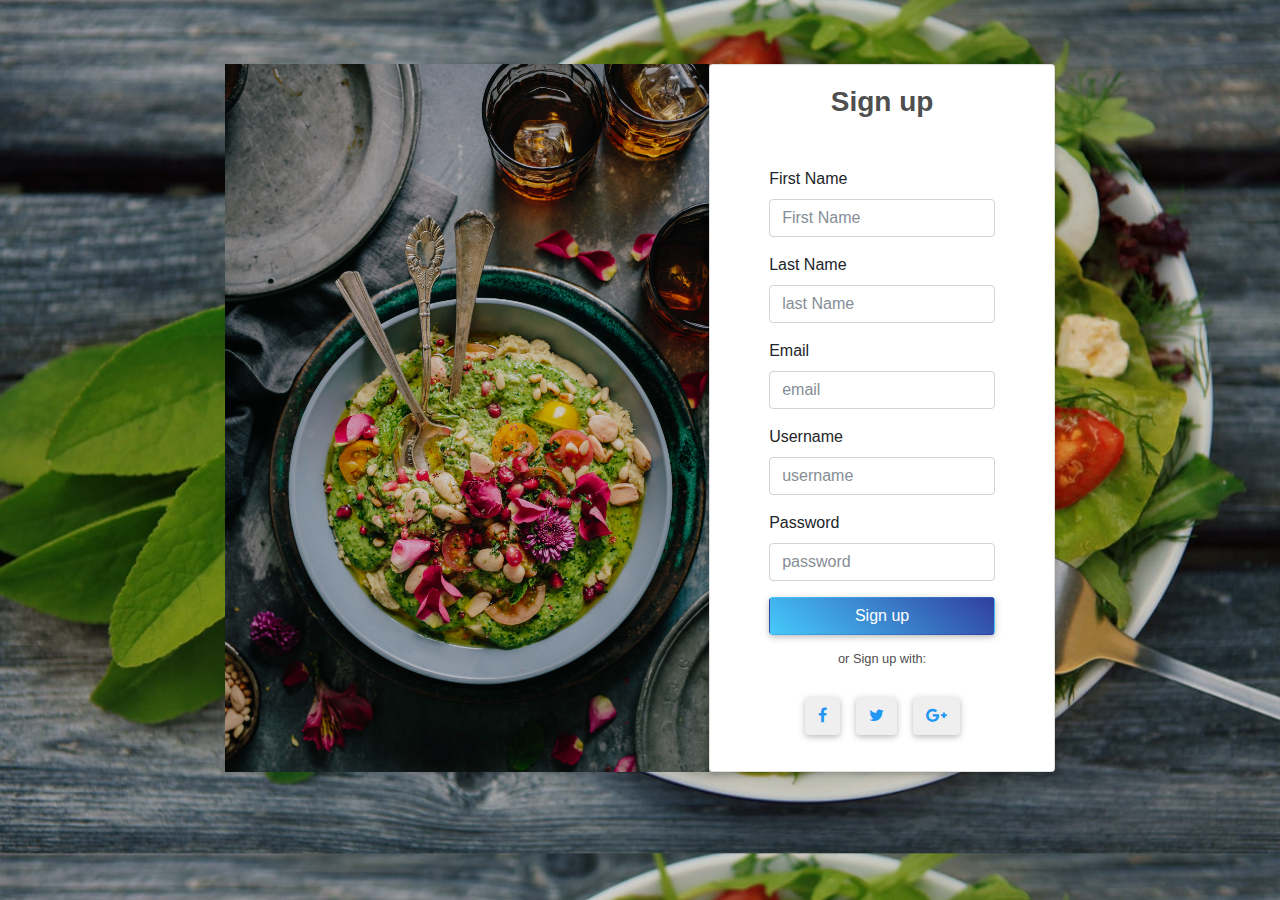
==== signup.html @ 1e1177e6 "Initial commit for template" ====
<!DOCTYPE html>
<html lang="en">

<head>
  <meta charset="UTF-8">
  <meta name="viewport" content="width=device-width, initial-scale=1.0">
  <meta http-equiv="X-UA-Compatible" content="ie=edge">
  <title>moreRecipe</title>

  <link rel="stylesheet" href="assets/css/font-awesome.min.css">
  <link rel="stylesheet" href="assets/css/bootstrap.min.css">
  <link rel="stylesheet" href="assets/css/mdb.min.css">
  <link rel="stylesheet" href="css/moreRecipe.css">
</head>

<body page="signup">
  <div class="overlay"></div>
  <main class="row">
    <div class="col-xs-12 col-sm-6 col-md-6 col-lg-7">
      <img src="./images/nice_abasha_food.jpg" alt="" class="bg">
    </div>
    <div class="col-xs-12 col-sm-6 col-md-6 col-lg-5 form-elegant card">
                    <div class="card-body mx-4">
            
                        <!--Header-->
                        <div class="text-center">
                            <h3 class="dark-grey-text mb-5"><strong>Sign up</strong></h3>
                        </div>
            
                        <!--Body-->
                        <div class="md-form">
                            <label for="Form-email1">First Name</label>
                            <input type="text" id="Form-email1" class="form-control" placeholder="First Name">
                            
                        </div>

                        <div class="md-form">
                                <label for="Form-email1">Last Name</label>
                                <input type="text" id="Form-email1" class="form-control" placeholder="last Name">
                                
                            </div>

                            <div class="md-form">
                                    <label for="Form-email1">Email</label>
                                    <input type="text" id="Form-email1" class="form-control" placeholder="email">
                                    
                                </div>

                                <div class="md-form">
                                        <label for="Form-email1">Username</label>
                                        <input type="text" id="Form-email1" class="form-control" placeholder="username">
                                        
                                    </div>

                        <div class="md-form pb-3">
                            <label for="Form-pass1">Password</label>
                            <input type="password" id="Form-pass1" class="form-control" placeholder="password">
                        </div>
            
                        <div class="text-center mb-3">
                            <button type="button" class="btn blue-gradient btn-block btn-rounded z-depth-1a">Sign up</button>
                        </div>
                        <p class="font-small dark-grey-text text-right d-flex justify-content-center mb-3 pt-2"> or Sign up with:</p>
            
                            <div class="row my-3 d-flex justify-content-center">
                                <!--Facebook-->
                                <button type="button" class="btn btn-white btn-rounded mr-md-3 z-depth-1a"><i class="fa fa-facebook blue-text text-center"></i></button>
                                <!--Twitter-->
                                <button type="button" class="btn btn-white btn-rounded mr-md-3 z-depth-1a"><i class="fa fa-twitter blue-text"></i></button>
                                <!--Google +-->
                                <button type="button" class="btn btn-white btn-rounded z-depth-1a"><i class="fa fa-google-plus blue-text"></i></button>
                            </div>
            
                    </div>
                </div>
                <!--/Form without header-->      
    </div>
  </main>


  <script src="assets/js/jquery.min.js"></script>
  <script src="assets/js/popper.min.js"></script>
  <script src="assets/js/bootstrap.min.js"></script>
  <script src="assets/js/mdb.min.js"></script>
  <script src="js/moreRecipe.js"></script>
</body>

</html>
---- css/moreRecipe.css ----
@import url('https://fonts.googleapis.com/css?family=Tangerine');

body {
  overflow-x: hidden;
}

ul.ml-auto {
  margin-right: 2em;
 }

 .btn, .font-up, footer.page-footer .title {
  text-transform: inherit;
}

#banner {
  position: relative;
  height: calc(100vh - 58px);
  padding-top: 18%;
}

img.bg {
  position: absolute;
  width: 100%;
  height: 100%;
  top: 0;
  left: 0;
  -o-object-fit: cover;
     object-fit: cover;
  -webkit-filter: brightness(0.8);
          filter: brightness(0.8);
}

#banner>.container>.card {
  max-width: 35em;
  margin: auto;
  background: rgba(255, 255, 255, 0.91);
  text-align: center;
  font-family: 'Tangerine', cursive;
}

#banner>.container>.card p.btn {
  outline: #9C27B0 1px solid;
  color:  linear-gradient(40deg,#45cafc,#303f9f) !important;
  font-size: 1.4em;
  -webkit-transition: all ease-in-out .3s;
  -o-transition: all ease-in-out .3s;
  transition: all ease-in-out .3s;
}

#banner>.container>.card p.btn:hover {
  background: #9C27B0;
  color: white !important;
}

#banner>.container>.card p.btn a {
  color: inherit;
}

#banner>.container>.card p.btn:active {
  border: 1px solid;
}

#list {
  padding: 2em 2%;
}

.card .ratings {
  text-align: center;
  display: inline-block;
  margin-right: 1em;
}
.card .ratings * {
  display: block;
}

.heading {
  padding-bottom: 1em;
}

.heading span {
  border-left: 2px solid;
  padding-left: 0.5em;
}

main > div.dual {
  height: 100vh;
}

main[page="details"] > div:nth-child(1) {
  position: relative;
  color: white;
}

main[page="details"] > div:nth-child(1) img.food {
  position: absolute;
  top: 0;
  left: 0;
  height: 100%;
  width: 100%;
  -o-object-fit: cover;
     object-fit: cover;
  -webkit-filter: brightness(0.8);
          filter: brightness(0.8);
  -webkit-transition: all ease-in-out .3s;
  -o-transition: all ease-in-out .3s;
  transition: all ease-in-out .3s;
  z-index: -1;
  overflow-y: hidden
}

main[page="details"] > div:nth-child(1):hover {
  -webkit-filter: brightness(0.75);
          filter: brightness(0.75);
}

main[page="details"] > div:nth-child(2) {
  overflow-y: scroll;
  padding-top: 2.5em;
  margin-left: -0.8em;
}

main[page="details"] a.navbar-brand {
  color: white;
  font-size: 1.5em;
  margin: 1em 1em;
}

main[page="details"] span.food_name {
  position: absolute;
  bottom: 8em;
  left: 0em;
  background: rgba(0, 0, 0, 0.59);
  padding: 0.5em 1em;
}

main[page="details"] .food_vote {
  position: absolute;
  top: 10em;
  right: 10%;
  background: rgba(0, 0, 0, 0.5);
  padding: 0 0.3em 2em;
  border-radius: 4px;
}

main[page="details"] .vote_type {
  display: block;
  text-align: center;
  margin-top: 2em;
}

main[page="details"] .vote_type * {
  display: block;
}

.steps .step_details {
  padding: 0 2em;
  border-left: 2px solid black;
  margin: 2em 0 2em 2em;
}

.step h5 {
  margin-top: 1em;
  margin-left: 0.5em;
  margin-bottom: -1em;
}

.nav.nav-tabs {
  position: fixed;
  top: 0;
  width: 100%;
}

.nav-tabs .nav-link {
  border-radius: 0;
  border-bottom: 1px;
  border-left: 0;
  border-right: 0;
  font-size: 0.9em;
  padding: 0.8em 2em;
}

.nav-tabs .nav-link.active {
  border-top: 2px solid red;
  border-bottom: 1px solid #dddddd;
}

[page="profile"] div.dual {
  height: calc(100vh - 65px);
}

[page="profile"] div.dual:first-child {
  background: antiquewhite;
}

[page="profile"] div.dual:first-child >.container {
  width: 80%;
}

[page="profile"] img.bg {
  -o-object-position: 0em -7em;
  object-position: 0em -7em;
  -webkit-filter: grayscale(0.6);
          filter: grayscale(0.6);
}

h1.name {
  font-size: 4em;
  padding: 0.7em 0em;
}

.name-desc {
  margin-top: -1em;
  font-size: 2em;
  font-family: tangerine;
}

.red-border-line {
  width: 10em;
  height: 3px;
  background: #E91E63;
  margin-bottom: 2em;
}

.social-icons {
  margin-top: 1.5em;
}

.social-icons a {
  margin-right: 1em;
  color: #424242;
}

[page="signup"] {
  padding: 4em 15em;
  background-image: url(../images/banner_bg.jpg);
  background-size: cover;
}

[page="signup"] .dual {
  height: 80vh;
}

[page="signup"] .dual:nth-child(2) {
  background: gainsboro;
  padding-top: 2em;
}

.overlay {
  position: absolute;
  top: 0;
  left: 0;
  height: 100%;
  width: 100%;
  background: rgba(0, 0, 0, 0.18);
}


.font-small {
  font-size: 0.8rem }

 .md-form {
    margin-bottom: 1em;
 }

 .btn.blue-gradient {
  background: -o-linear-gradient(50deg,#45cafc,#303f9f);
  background: linear-gradient(40deg,#45cafc,#303f9f);
  -webkit-transition: .3s ease-in-out;
  -o-transition: .3s ease-in-out;
  -webkit-transition: .3s ease-in-out;
  transition: .3s ease-in-out;
}

.grey-text {
    margin-top: -2em;
    margin-right: 4em;
}
 
.sign{
  margin-top: -2em;
  height: calc(100vh - 70px);
}

#Form-pass1 {
  margin-bottom: 1em;
}

.form-elegant.btn {
  margin-top: -1.5em;

} 

.mb-3 {
    margin-top: -2em;
    padding-bottom: 1em;
}

.page-footer {
  text-align: center;
  padding-top: 2em !important;
  padding-bottom: 2em;
  color: wheat;
  background: -o-linear-gradient(50deg,#45cafc,#303f9f) ;
  background: -o-linear-gradient(50deg,#45cafc,#303f9f);
  background: linear-gradient(40deg,#45cafc,#303f9f);
}

.dashboard {
  padding-top: 2em;
  padding-bottom: 2em;
}

.mv-card {
  padding-bottom: 2em;
}

.recipe-header{
  padding-bottom: 2em;
}

.details-card {
  padding-top: 5em;
  padding-bottom: 10em;
  padding-left: -2px;
  padding-right: -2px;
}


@media screen and (max-width: 576px) { 
  #banner {
    padding-top: 50%
  }
 }
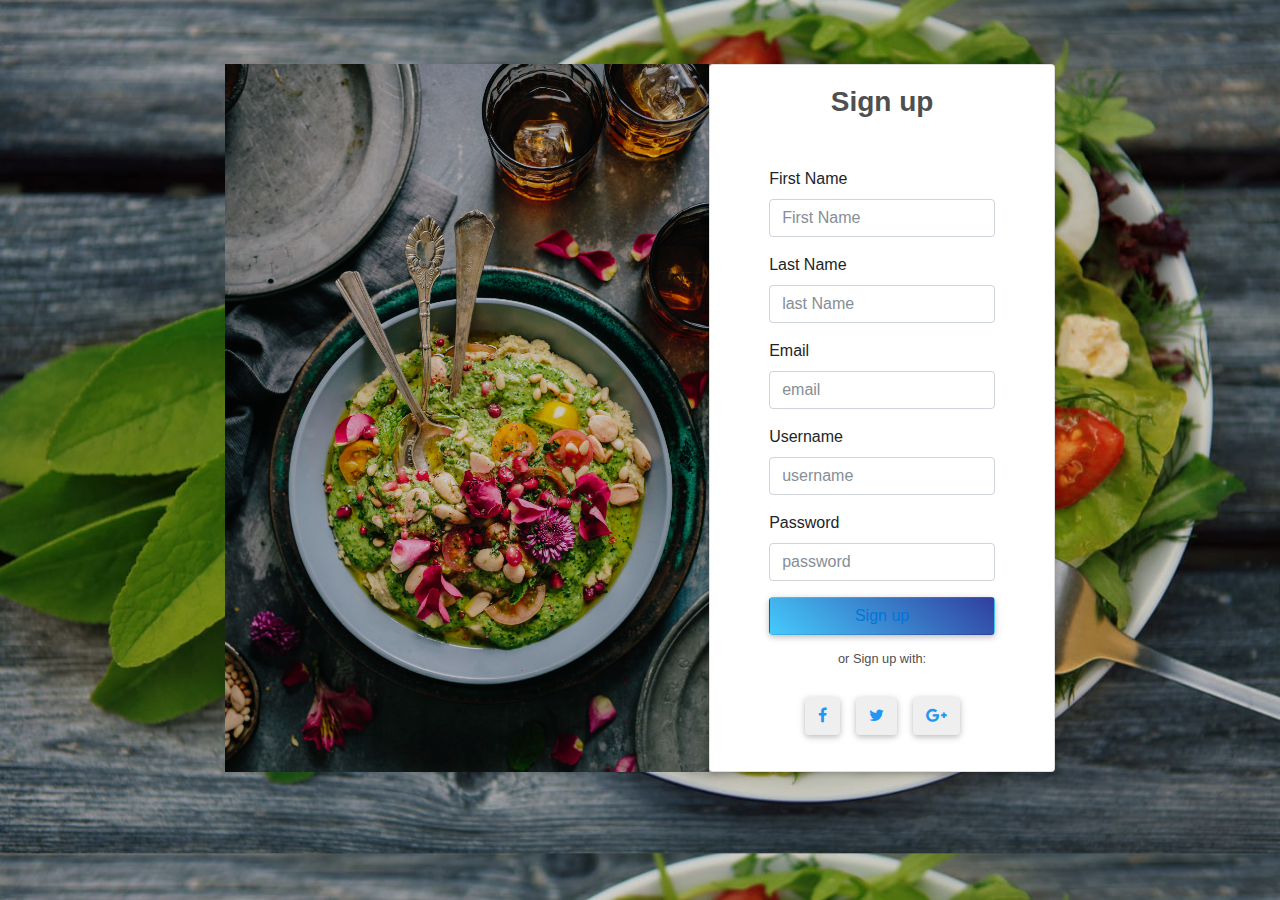
==== commit 73f46b7d: "revamp index page" ====
--- a/signup.html
+++ b/signup.html
@@ -58,7 +58,7 @@
                         </div>
             
                         <div class="text-center mb-3">
-                            <button type="button" class="btn blue-gradient btn-block btn-rounded z-depth-1a">Sign up</button>
+                            <button type="button" class="btn blue-gradient btn-block btn-rounded z-depth-1a"><a href="./index.html">Sign up</a></button>
                         </div>
                         <p class="font-small dark-grey-text text-right d-flex justify-content-center mb-3 pt-2"> or Sign up with:</p>
             
--- a/css/moreRecipe.css
+++ b/css/moreRecipe.css
@@ -10,6 +10,7 @@
 
  .btn, .font-up, footer.page-footer .title {
   text-transform: inherit;
+  color: cornflowerblue !important;
 }
 
 #banner {
@@ -39,8 +40,8 @@
 }
 
 #banner>.container>.card p.btn {
-  outline: #9C27B0 1px solid;
-  color:  linear-gradient(40deg,#45cafc,#303f9f) !important;
+  outline: 1px solid cornflowerblue !important;
+  color: cornflowerblue !important;
   font-size: 1.4em;
   -webkit-transition: all ease-in-out .3s;
   -o-transition: all ease-in-out .3s;
@@ -48,7 +49,7 @@
 }
 
 #banner>.container>.card p.btn:hover {
-  background: #9C27B0;
+  background: cornflowerblue;
   color: white !important;
 }
 
@@ -242,7 +243,7 @@
 
 [page="signup"] .dual:nth-child(2) {
   background: gainsboro;
-  padding-top: 2em;
+  padding-top: 0em;
 }
 
 .overlay {
